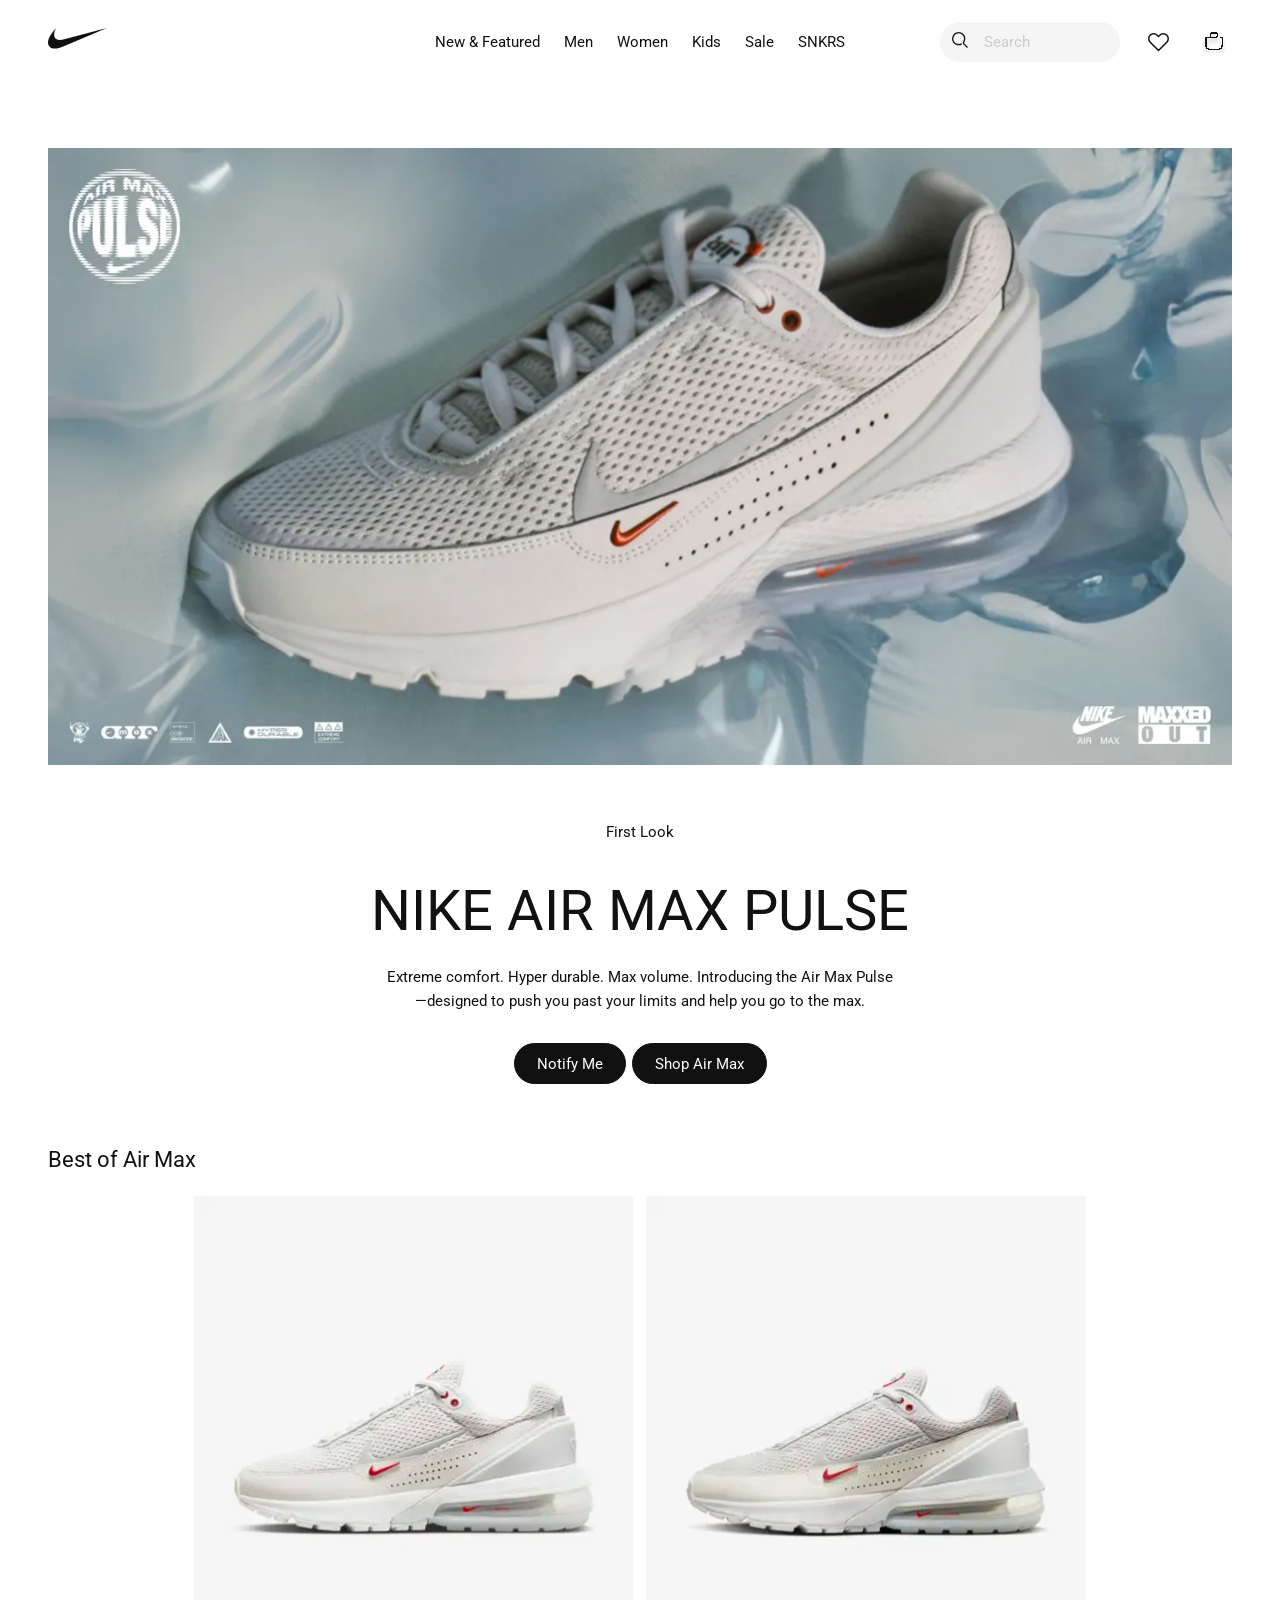
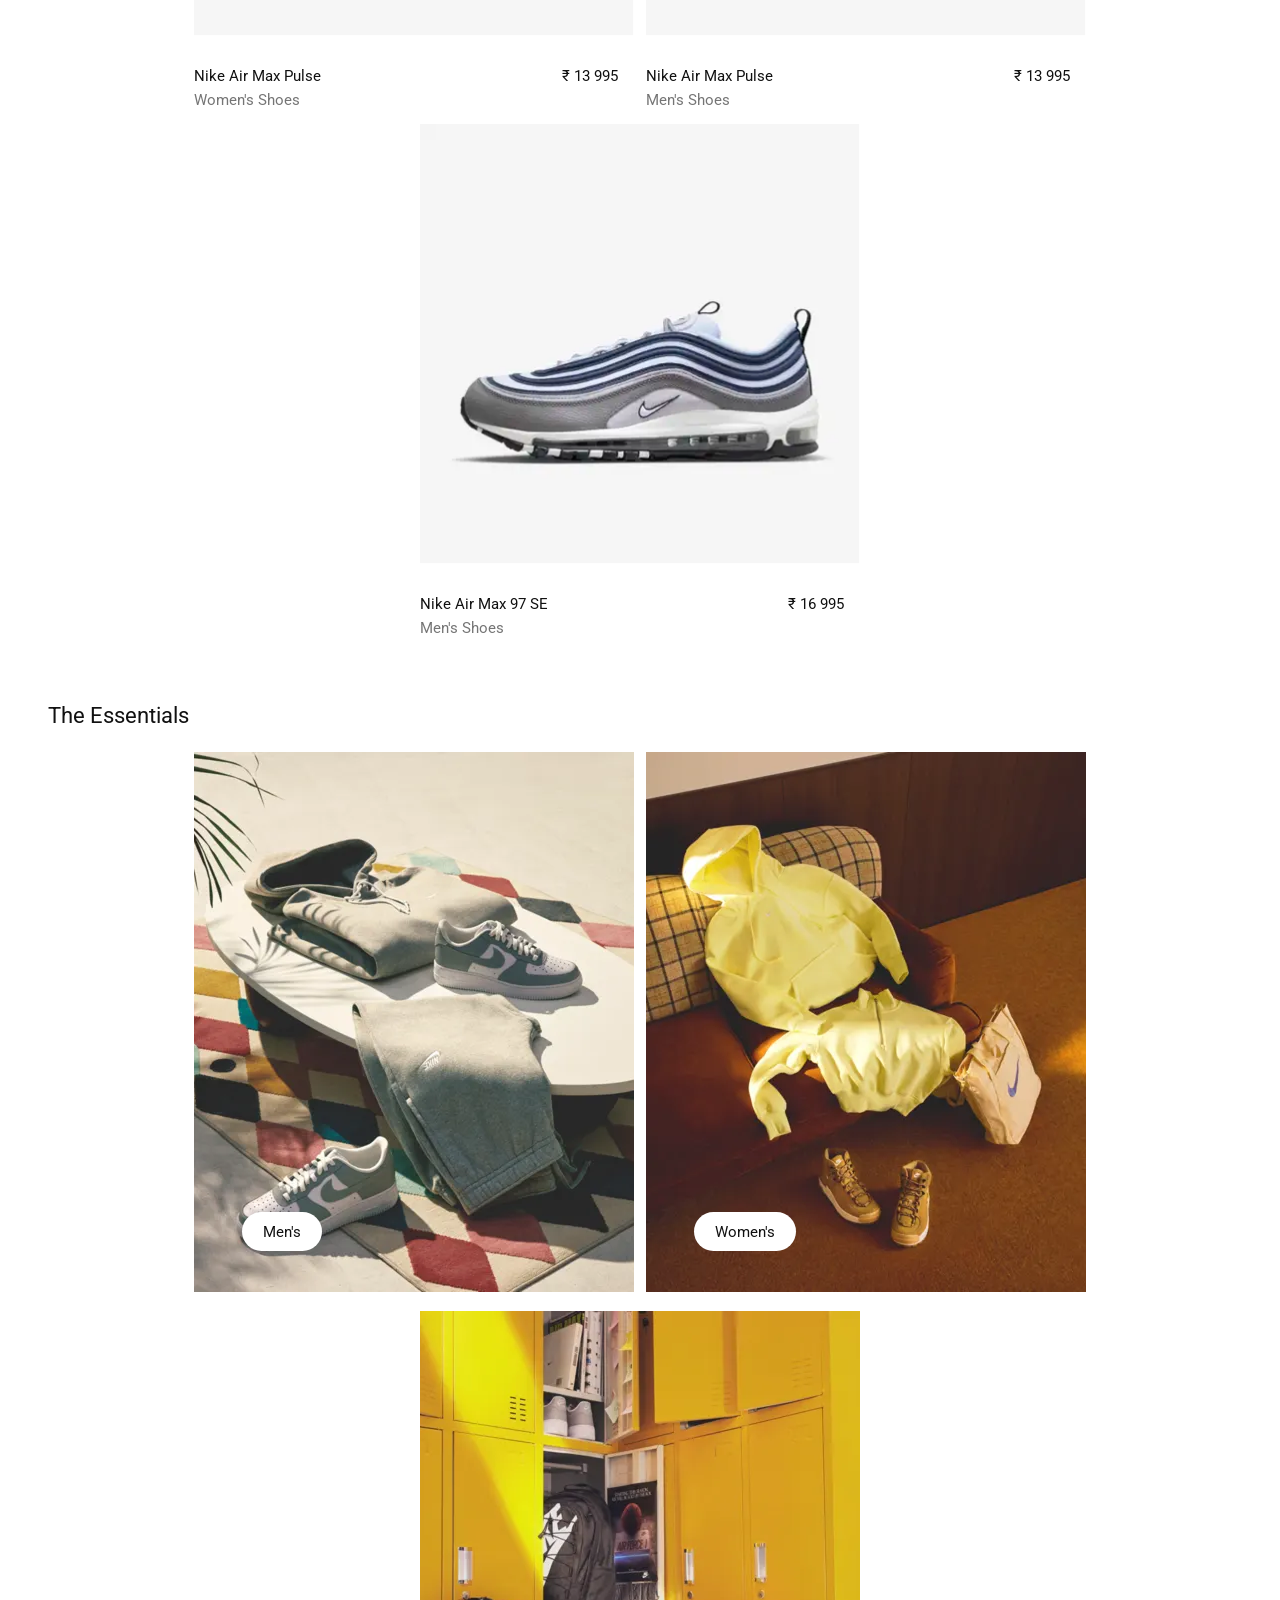
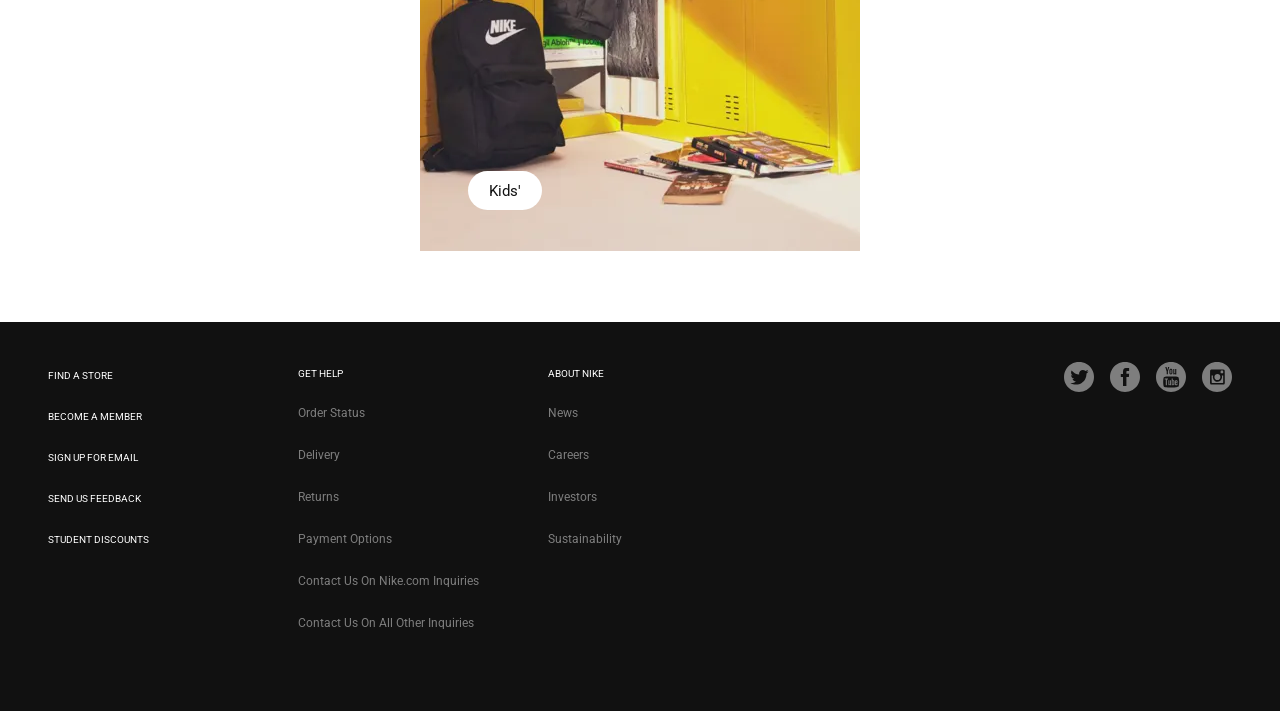
==== index.html @ 42ab5026 "Add files via upload" ====
<!DOCTYPE html>
<html lang="en">
<head>
    <meta charset="UTF-8">
    <meta http-equiv="X-UA-Compatible" content="IE=edge">
    <meta name="viewport" content="width=device-width, initial-scale=1.0">
    <title>Nike</title>
    <link rel="stylesheet" href="css/normalize.css">
    <link rel="stylesheet" href="css/style.css">
    <link rel="icon" href="images/logo.svg" type="image/x-icon">
</head>
<body>
    <header class="cntnr top-cntnr">
        <div class="top">
            <div class="logo-top d-flex-1">
                <a href="#"><img src="images/logo.svg"></a>
            </div>
            <div class="top-container">
                <nav>
                    <ul class="menu d-flex-1"">
                        <li><a href="./featured.html">New & Featured</a></li>
                        <li><a href="#">Men</a></li>
                        <li><a href="#">Women</a></li>
                        <li><a href="#">Kids</a></li>
                        <li><a href="#">Sale</a></li>
                        <li><a href="#">SNKRS</a></li>
                    </ul>
                </nav>
            </div>
            <div class="shop-container d-flex-1">
                <form action="search.php" class="search-form">
                    <div class="search-div d-flex-1">
                        <button type="submit"><img src="images/search.svg"></button>
                        <input type="search" placeholder="Search">
                    </div>
                </form>
                <a href="#" class="shop-img  d-flex-1"><img src="images/heart.svg"></a>
                <a href="./login.html" class="shop-img  d-flex-1"><img src="images/bag.svg"></a>
            </div>
        </div>
        <nav>
            <ul class="menu-adaptive">
                <li><a href="./featured.html">New & Featured</a></li>
                <li><a href="#">Men</a></li>
                <li><a href="#">Women</a></li>
                <li><a href="#">Kids</a></li>
                <li><a href="#">Sale</a></li>
                <li><a href="#">SNKRS</a></li>
            </ul>
        </nav>
    </header>
    <article class="cntnr main-content">
        <img src="images/big_image.png">
        <div class="main-info">
            <h4>First Look</h4>
            <h1>Nike Air Max Pulse</h1>
            <p>Extreme comfort. Hyper durable. Max volume. Introducing the Air Max Pulse<br>—designed to push you past your limits and help you go to the max.</p>
            <div class="main-btns">
                <a href="#" class="main-btn">Notify Me</a>
                <a href="#" class="main-btn">Shop Air Max</a>
            </div>
        </div>
    </article>
    <article class="cntnr products">
        <h2 class="article-h2">Best of Air Max</h2>
        <div class="prod-container d-flex-change">
            <div class="product">
                <img src="images/nike1.png">
                <div class="prod-info">
                    <div class="d-flex-1 top-line">
                        <h3>Nike Air Max Pulse</h3>
                        <h3>₹ 13 995</h3>
                    </div>
                    <p>Women's Shoes</p>
                </div>
            </div>
            <div class="product">
                <img src="images/nike2.png">
                <div class="prod-info">
                    <div class="d-flex-1 top-line">
                        <h3>Nike Air Max Pulse</h3>
                        <h3>₹ 13 995</h3>
                    </div>
                    <p>Men's Shoes</p>
                </div>
            </div>
            <div class="product">
                <img src="images/nike3.png">
                <div class="prod-info">
                    <div class="d-flex-1 top-line">
                        <h3>Nike Air Max 97 SE</h3>
                        <h3>₹ 16 995</h3>
                    </div>
                    <p>Men's Shoes</p>
                </div>
            </div>
        </div>
    </article>
    <article class="cntnr essentials">
        <h2 class="article-h2">The Essentials</h2>
        <div class="d-flex-change essentials-container">
            <div class="frame">
                <img src="images/frame1.png">
                <a href="#">Men's</a>
            </div>
            <div class="frame">
                <img src="images/frame2.png">
                <a href="#">Women's</a>
            </div>
            <div class="frame">
                <img src="images/frame3.png">
                <a href="#">Kids'</a>
            </div>
        </div>
    </article>
    <footer class="cntnr bottom">
        <div class="bottom-container">
            <div class="bottom-main w-1">
                <ul class="menu">
                    <li><a href="#">Find A Store</a></li>
                    <li><a href="#">Become A Member</a></li>
                    <li><a href="#">Sign Up for Email</a></li>
                    <li><a href="#">Send Us Feedback</a></li>
                    <li><a href="#">Student Discounts</a></li>
                </ul>
            </div>
            <div class="bottom-about-help w-1">
                <h2 class="bottom-h2">Get Help</h2>
                <ul class="menu">
                    <li><a href="#">Order Status</a></li>
                    <li><a href="#">Delivery</a></li>
                    <li><a href="#">Returns</a></li>
                    <li><a href="#">Payment Options</a></li>
                    <li><a href="#">Contact Us On Nike.com Inquiries</a></li>
                    <li><a href="#">Contact Us On All Other Inquiries</a></li>
                </ul>
            </div>
            <div class="bottom-about-help w-1">
                <h2 class="bottom-h2">About Nike</h2>
                <ul class="menu">
                    <li><a href="#">News</a></li>
                    <li><a href="#">Careers</a></li>
                    <li><a href="#">Investors</a></li>
                    <li><a href="#">Sustainability</a></li>
                </ul>
            </div>
        </div>
        <ul class="links-container">
            <li><a href="#"><img src="images/twitter.svg"></a></li>
            <li><a href="#"><img src="images/facebook.svg"></a></li>
            <li><a href="#"><img src="images/youtube.svg"></a></li>
            <li><a href="#"><img src="images/instagram.svg"></a></li>
        </ul>
    </footer>
</body>
</html>
---- css/style.css ----
@import url('https://fonts.googleapis.com/css2?family=Roboto:ital,wght@0,100..900;1,100..900&display=swap');

*{
    margin: 0;
    padding: 0;
    box-sizing: border-box;
}

body{
    font: 15px/24px "Roboto", sans-serif;
    font-weight: 400;
    background: #ffffff;
    color: #111111;
    width: 100%;
}

.cntnr{
    max-width: 1440px;
    margin: 0 auto;
    padding-left: 24px;
    padding-right: 24px;
    margin-top: 64px;
}

.top-cntnr{
    margin-top: 0;
    padding-top: 22px;
    padding-bottom: 22px;
    position: sticky;
    top: 0;
    left: 0;
    z-index: 1000;
    background: #ffffff;
}

.top{
    display: flex;
    justify-content: space-between;
    align-items: center;
}

.menu{
    list-style: none;
    padding-left: 0;
    margin-bottom: 0;
}

.menu a{
    text-decoration: none;
}

.top .menu{
    display: none;
}

.menu-adaptive {
    display: flex;
    padding: 10px 0;
    margin: 0;
    list-style: none;
    /*Код знизу був отриманий з гпт*/
    overflow-x: auto;
    white-space: nowrap;
    -webkit-overflow-scrolling: touch;
    /*Закінчення коду гпт*/
}

.menu-adaptive li {
    padding: 0 10px;
    border-bottom: none;
    border-left: 1px solid #111111;
    flex-shrink: 0;
}

.menu-adaptive li:nth-child(1) {
    border-left: none;
}

.menu-adaptive li a {
    color: #111111;
    text-decoration: none;
    font-size: 14px;
}

.d-flex-1{
    display: flex;
    align-items: center;
}

.d-flex-change{
    width: 100%;
    display: flex;
    justify-content: center;
    align-items: center;
    flex-wrap: wrap;
    flex-direction: column;
}

.top-container .menu{
    gap: 24px;
}

.top-container .menu a{
    color:#111111;
}

.shop-container{
    justify-content: flex-end;
    gap: 20px;
}

.shop-img{
    width: 36px;
    height: 36px;
    justify-content: center;
}

.search-form {
    display: inline-block;
}

.search-div{
    background: #f5f5f5;
    padding: 10px 12px;
    border-radius: 100px;
    max-width: 180px;
}

.search-div button{
    outline: none;
    background: transparent;
    border: none;
    padding: 0;
    margin: 0;
    margin-right: 16px;
}

.search-div img{
    width: 16px;
    height: 16px;
}

.search-div input{
    border: none;
    outline: none;
    background: none;
    width: 100%;
}

.search-div input::-webkit-search-cancel-button {
    -webkit-appearance: none;
    display: none;
}

.search-div  input::placeholder{
    color: transparent;
}

.search-div:focus-within{
    background: #e6e6e6;
}

.main-content{
    text-align: center;
    padding-left: 0;
    padding-right: 0;
}

.main-content img{
    margin-bottom: 48px;
    width: 100%;
}

.main-info{
    padding-left: 24px;
    padding-right: 24px;
}

.main-info h4{
    font-weight: 400;
    font-size: 15px;
    margin-bottom: 4px;
}

.main-info h1{
    font-size: 48px;
    font-weight: 400;
    text-transform: uppercase;
    margin-bottom: 24px;
    line-height: 60px;
}

.main-info p{
    margin-bottom: 30px;
}

.main-btns{
    display: flex;
    justify-content: center;
    align-items: center;
    gap: 6px;
}

.main-btns a{
    color: #ffffff;
    padding: 7.5px 22px;
    background: #111111;
    text-decoration: none;
    border-radius: 30px;
    border: 1px solid #111111;
}

.main-btns a:active{
    background: #111111;
    color: #fbfbfb;
}

.article-h2{
    font-weight: 400;
    font-size: 22px;
    margin-bottom: 24px;
}

.prod-container{
    gap: 12px;
    width: 100%;
    
}
.product{
    max-width: 440px;
}
.product img{
    margin-bottom: 21px;
    width: 100%;
}

.prod-info{
    padding-right: 16px;
}

.prod-info .top-line{
    justify-content: space-between;
}

.prod-info h3 {
    font-weight: 400;
    font-size: 15px;
}

.prod-info p{
    color: #757575;
}

.essentials-container{
    gap: 12px;
}

.bottom{
    background: #111111;
    display: flex;
    justify-content: space-between;
    align-items: center;
    flex-direction: column;
    padding-top: 40px;
    padding-bottom: 40px;
}

.links-container{
    display: flex;
    gap: 16px;
}

.links-container{
    list-style-type: none;
}

.bottom-container{
    display: flex;
    gap: 20px;
    color: #ffffff;
    margin-bottom: 36px;
}

.bottom-main .menu{
    display: flex;
    flex-direction: column;
    gap: 15px;
}

.bottom-main .menu li a{
    font-size: 10px;
    text-transform: uppercase;
    color: #ffffff;
}

.bottom-h2{
    font-size: 10px;
    font-weight: 400;
    text-transform: uppercase;
    margin-bottom: 14px;
}

.bottom-about-help .menu{
    display: flex;
    flex-direction: column;
    gap: 17px;
}

.bottom-about-help .menu li a{
    font-size: 12px;
    color: #7e7e7e;
}

.side-menu{
    margin-right: auto;
    font-size: 12px;
}

.side-menu a{
    color: #111111;
}

.products-container .col {
    min-width: 250px;
}

.products-container .card{
    border: none;
    border-radius: 0;
    text-align: left;
}

.products-container .card .img{
    width: 100%;
}

.products-container .card h3, h4, h5, p{
    font-weight: 400;
    font-size: 15px;
}

.products-container .card .j-in{
    color: #9E3500;
}

.g-color{
    color: #757575;
}


.essentials-container .frame{
    position: relative;
    max-width: 440px;
}

.essentials-container .frame img{
    width: 100%;
}

.essentials-container .frame a{
    position: absolute;
    left: 48px;
    bottom: 48px;
    color: #111111;
    text-decoration: none;
    padding: 7.5px 21px;
    background: #ffffff;
    border-radius: 30px;
}

.login-cont{
    margin-top: 10px;
}

.login-form{
    display: flex;
    flex-direction: column;
    justify-content: center;
    align-items: center;
    max-width: 380px;
    margin-left: auto;
    margin-right: auto;
    padding: 28px;
}

.login-form img{
    height: 17px;
}

.login-form h2{
    max-width: 180px;
    text-align: center;
    font-size: 18px;
    line-height: 26px;
    font-family: "Helvetica", sans-serif;
    font-weight: bold;
    margin-top: 46px;
    margin-bottom: 0;
}

.inp-type-1{
    width: 100%;
    font-size: 14px;
    padding-left: 17px;
    padding-top: 12px;
    padding-bottom: 12px;
    margin-bottom: 13px;
    outline: 0;
    border-radius: 3px;
    border: 1px solid #E5E5E5;
}

.inp-type-1::placeholder{
    color: #8D8D8D;
}

.inline-info{
    display: flex;
    justify-content: space-between;
    align-items: center;
    width: 100%;
    font-size: 12px;
    color: #8D8D8D;
    margin-top: 10px;
    margin-bottom: 25px;
}

.keep-logged-in{
    display: flex;
    align-items: center;
}

.keep-logged-in input{
    margin-right: 14px;
    width: 20px;
    height: 20px;
}

.inline-info a{
    color: #BCBCBC;
    text-decoration: none;
}

.inline-info a:hover{
    color: #8D8D8D;
}

.terms{
    color: #8D8D8D;
    font-size: 12px;
    max-width: 280px;
    text-align: center;
    line-height: 16px;
    margin-bottom: 30px;
}

.terms a{
    color: #8D8D8D;
}

.terms a:hover{
    color: #111111;
}

.sgnin-btn{
    background: #000000;
    color: #ffffff;
    width: 100%;
    padding-top: 11px;
    padding-bottom: 11px;
    font-size: 11px;
    text-transform: uppercase;
    border-radius: 3px;
    outline: 0;
    border: 1px solid #000000;
    margin-bottom: 20px;
}

.sgnin-btn:hover{
    background: #222222;
}

.sgnin-btn:active{
    color: #000000;
    background: #ffffff;
}

.membership{
    font-size: 12px;
    color: #8D8D8D;
}

.membership a{
    color:#111111;
}

.membership a:hover{
    color: #8D8D8D;
}

.login-footr{
    margin-top: 48px;
}

@media(min-width: 768px){

    .menu-adaptive{
        display: none;
    }

    .top .menu{
        display: flex;
    }
    .top .menu a{
        transition: 0.2s linear;
    }
    .top .menu a:hover{
        font-size: 16px;
    }

    .cntnr{
        padding-left: 48px;
        padding-right: 48px;
    }
    .search-div  input::placeholder{
        color: #CCCCCC;
    }
    
    .main-content{
        padding-left: 48px;
        padding-right: 48px;
    }
    .main-info{
        padding-left: 0px;
        padding-right: 0px;
    }
    
    .main-info h1{
        font-size: 56px;
    }
    .main-btns a:hover{
        color: #111111;
        background: #ffffff;
    }
    

    .d-flex-change{
        flex-direction: row;
    }
    .bottom{
        flex-direction: row;
        align-items: flex-start;
    }
    .links-container a img{
        transition: 0.3s linear;
    }
    
    .links-container a:hover img{
        transform: scale(1.2);
    }

    .bottom-main .menu li a:hover{
        color: #d3d3d3;
    }
    .bottom-about-help .menu li a:hover{
        color: #afafaf;
    }
    .side-menu{
        margin-right: 98px;
        font-size: 15px;
    }
    .login-cont{
        margin-top: 28px;
    }
}

@media(min-width: 1024px){
    .logo-top, .shop-container{
        flex: 1;
    }
    .w-1{
        min-width: 230px;
    }
}
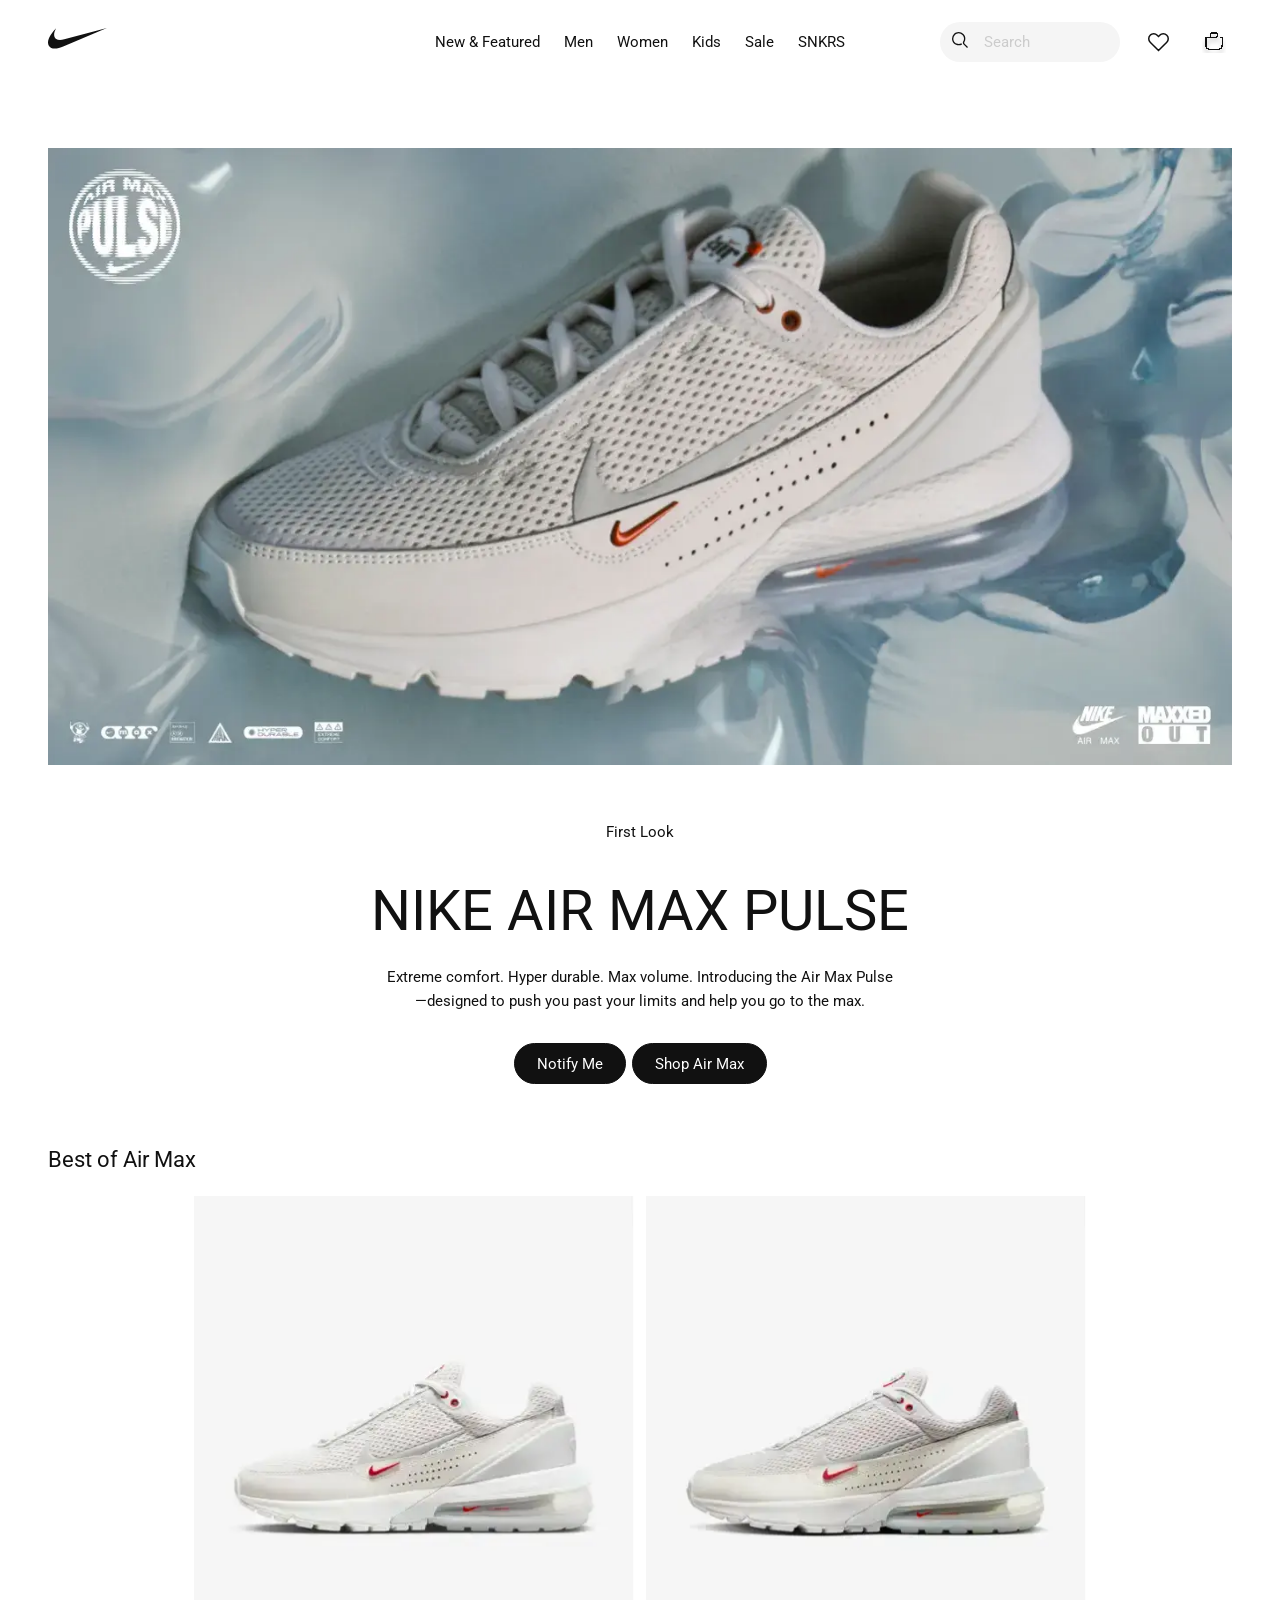
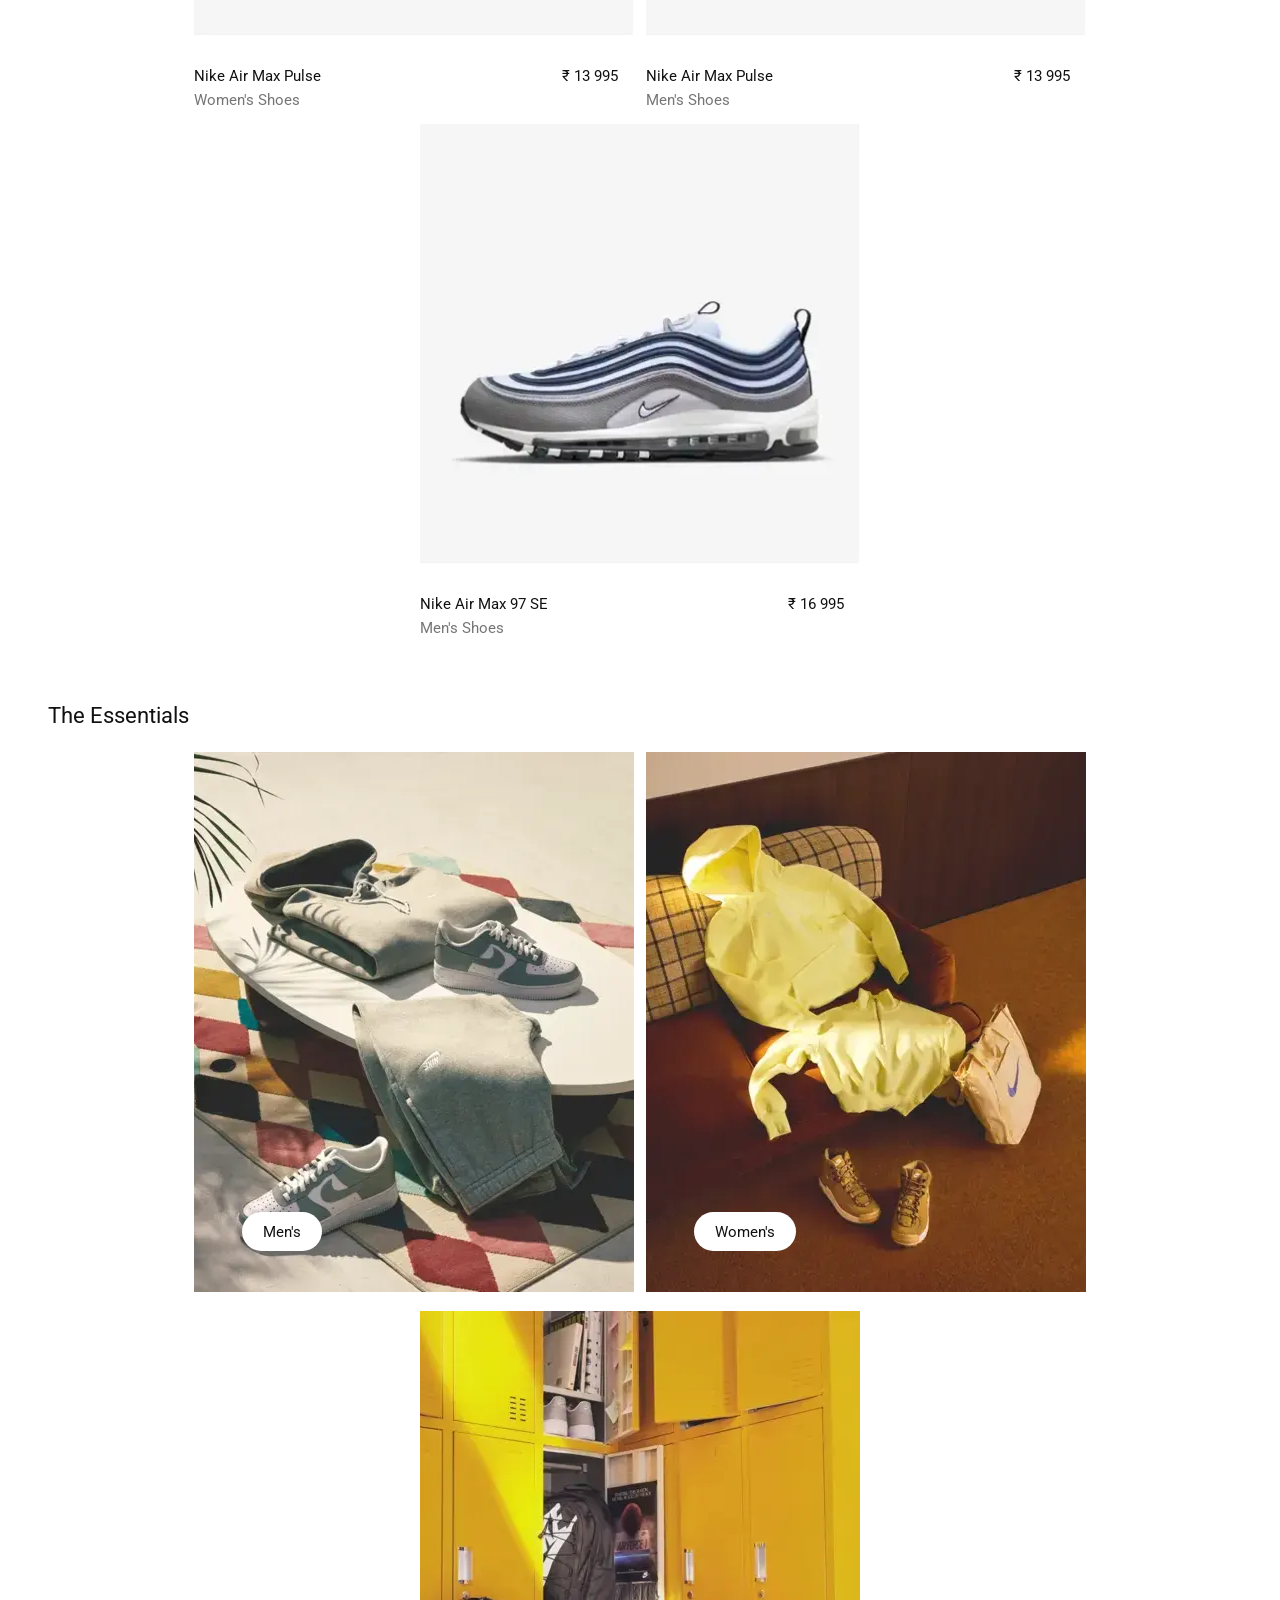
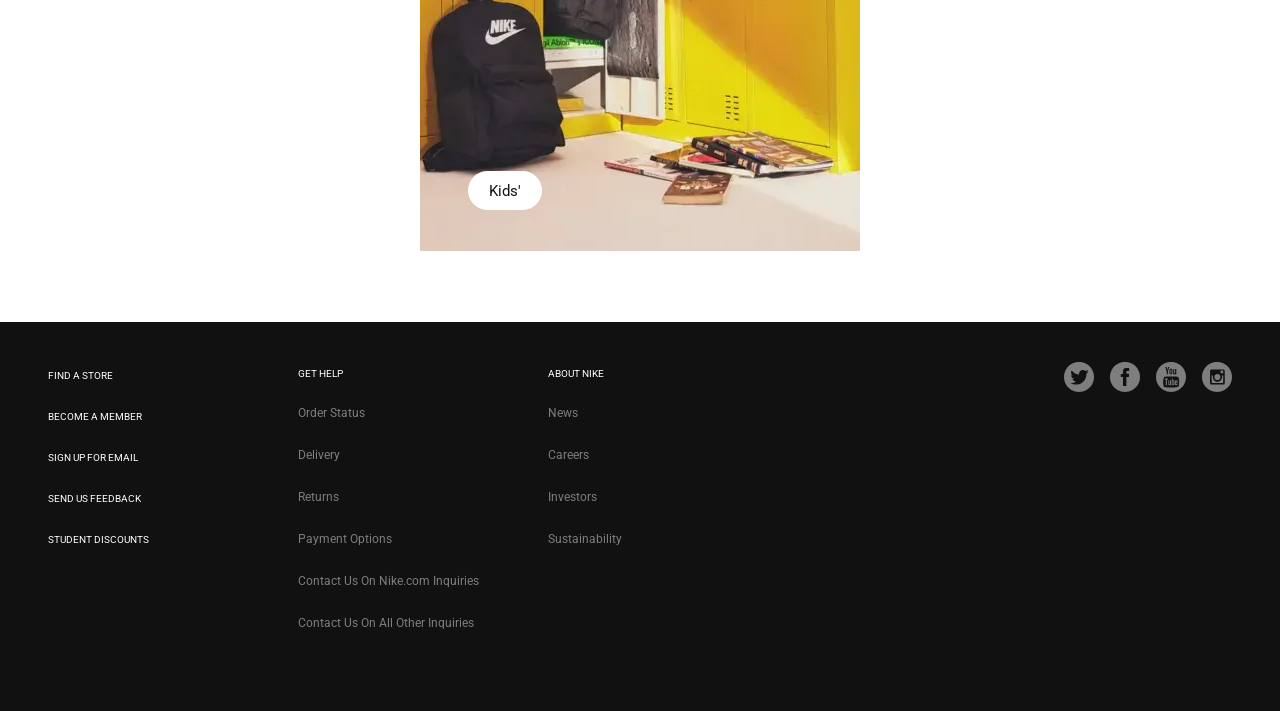
==== commit 1119aa22: "change img formats" ====
--- a/index.html
+++ b/index.html
@@ -13,11 +13,11 @@
     <header class="cntnr top-cntnr">
         <div class="top">
             <div class="logo-top d-flex-1">
-                <a href="#"><img src="images/logo.svg"></a>
+                <a href="#"><img src="images/logo.svg" alt="#"></a>
             </div>
             <div class="top-container">
                 <nav>
-                    <ul class="menu d-flex-1"">
+                    <ul class="menu d-flex-1">
                         <li><a href="./featured.html">New & Featured</a></li>
                         <li><a href="#">Men</a></li>
                         <li><a href="#">Women</a></li>
@@ -30,12 +30,12 @@
             <div class="shop-container d-flex-1">
                 <form action="search.php" class="search-form">
                     <div class="search-div d-flex-1">
-                        <button type="submit"><img src="images/search.svg"></button>
+                        <button type="submit"><img src="images/search.svg" alt="#"></button>
                         <input type="search" placeholder="Search">
                     </div>
                 </form>
-                <a href="#" class="shop-img  d-flex-1"><img src="images/heart.svg"></a>
-                <a href="./login.html" class="shop-img  d-flex-1"><img src="images/bag.svg"></a>
+                <a href="#" class="shop-img  d-flex-1"><img src="images/heart.svg" alt="#"></a>
+                <a href="./login.html" class="shop-img  d-flex-1"><img src="images/bag.svg" alt="#"></a>
             </div>
         </div>
         <nav>
@@ -50,7 +50,7 @@
         </nav>
     </header>
     <article class="cntnr main-content">
-        <img src="images/big_image.png">
+        <img src="images/big_image.webp" alt="#">
         <div class="main-info">
             <h4>First Look</h4>
             <h1>Nike Air Max Pulse</h1>
@@ -65,7 +65,7 @@
         <h2 class="article-h2">Best of Air Max</h2>
         <div class="prod-container d-flex-change">
             <div class="product">
-                <img src="images/nike1.png">
+                <img src="images/nike1.webp" alt="#">
                 <div class="prod-info">
                     <div class="d-flex-1 top-line">
                         <h3>Nike Air Max Pulse</h3>
@@ -75,7 +75,7 @@
                 </div>
             </div>
             <div class="product">
-                <img src="images/nike2.png">
+                <img src="images/nike2.webp" alt="#">
                 <div class="prod-info">
                     <div class="d-flex-1 top-line">
                         <h3>Nike Air Max Pulse</h3>
@@ -85,7 +85,7 @@
                 </div>
             </div>
             <div class="product">
-                <img src="images/nike3.png">
+                <img src="images/nike3.webp" alt="#">
                 <div class="prod-info">
                     <div class="d-flex-1 top-line">
                         <h3>Nike Air Max 97 SE</h3>
@@ -100,15 +100,15 @@
         <h2 class="article-h2">The Essentials</h2>
         <div class="d-flex-change essentials-container">
             <div class="frame">
-                <img src="images/frame1.png">
+                <img src="images/frame1.webp" alt="#">
                 <a href="#">Men's</a>
             </div>
             <div class="frame">
-                <img src="images/frame2.png">
+                <img src="images/frame2.webp" alt="#">
                 <a href="#">Women's</a>
             </div>
             <div class="frame">
-                <img src="images/frame3.png">
+                <img src="images/frame3.webp" alt="#">
                 <a href="#">Kids'</a>
             </div>
         </div>
@@ -146,11 +146,11 @@
             </div>
         </div>
         <ul class="links-container">
-            <li><a href="#"><img src="images/twitter.svg"></a></li>
-            <li><a href="#"><img src="images/facebook.svg"></a></li>
-            <li><a href="#"><img src="images/youtube.svg"></a></li>
-            <li><a href="#"><img src="images/instagram.svg"></a></li>
+            <li><a href="#"><img src="images/twitter.svg" alt="#"></a></li>
+            <li><a href="#"><img src="images/facebook.svg" alt="#"></a></li>
+            <li><a href="#"><img src="images/youtube.svg" alt="#"></a></li>
+            <li><a href="#"><img src="images/instagram.svg" alt="#"></a></li>
         </ul>
     </footer>
 </body>
-</html>+</html>
